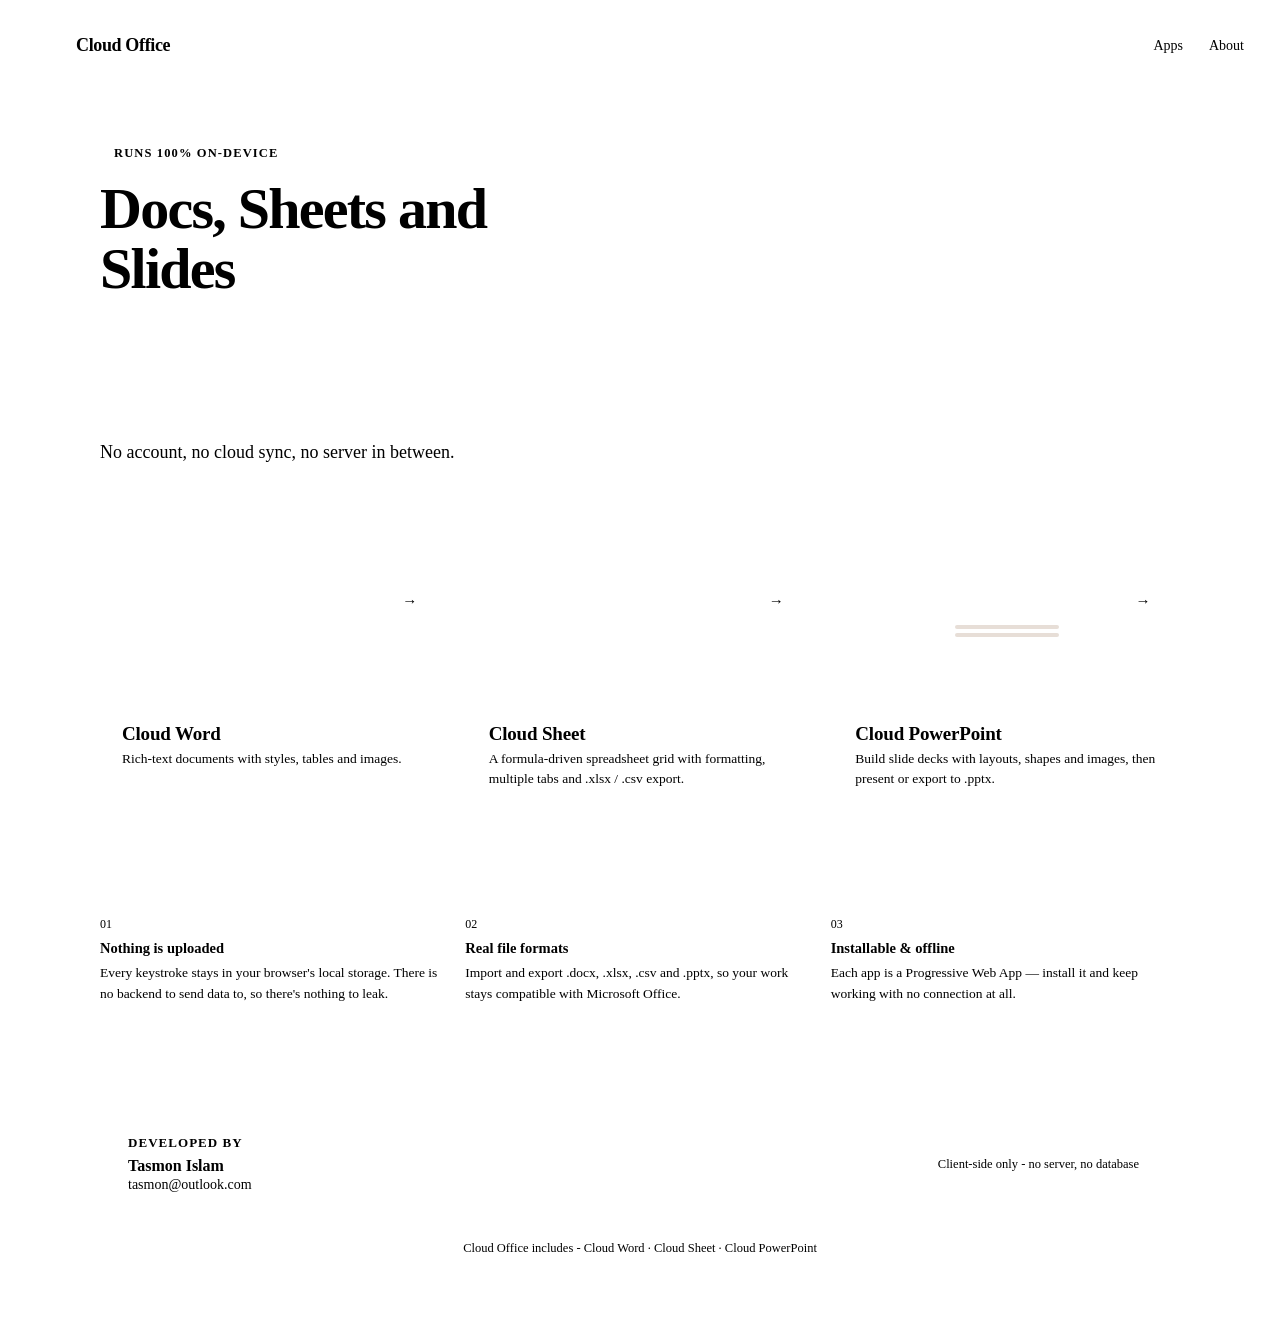
==== index.html @ 87bd1068 "Add files via upload" ====
<!doctype html>
<html lang="en">
<head>
<meta charset="utf-8" />
<meta name="viewport" content="width=device-width, initial-scale=1, viewport-fit=cover" />
<title>Cloud Office — Word, Sheet &amp; PowerPoint, private in your browser</title>
<meta name="description" content="Cloud Word, Cloud Sheet and Cloud PowerPoint — full document, spreadsheet and slide editors that run entirely in your browser. No account, no upload, no server." />
<meta name="theme-color" content="#14161f" />
<link rel="icon" href="icons/hub.svg" type="image/svg+xml" />
<link rel="stylesheet" href="shared/theme.css" />
<style>
  body{ overflow-x:hidden; }
  .wrap{ max-width:1080px; margin:0 auto; padding:0 28px; }

  /* ---------- top bar ---------- */
  header.top{
    display:flex; align-items:center; justify-content:space-between;
    padding:22px 28px;
  }
  .brand{ display:flex; align-items:center; gap:10px; font-weight:800; letter-spacing:-.02em; font-size:18px; }
  .brand .mark{
    width:30px;height:30px;border-radius:9px;
    background:linear-gradient(135deg,var(--word),var(--sheet) 50%,var(--slides));
    display:grid;place-items:center; color:#fff; font-size:15px;
  }
  .top nav a{ text-decoration:none; font-size:14px; color:var(--ink-soft); margin-left:22px; }
  .top nav a:hover{ color:var(--ink); }

  /* ---------- hero ---------- */
  .hero{ padding:64px 0 40px; }
  .eyebrow{
    font-size:12.5px; font-weight:700; letter-spacing:.09em; text-transform:uppercase;
    color:var(--ink-faint); display:flex; align-items:center; gap:8px; margin-bottom:18px;
  }
  .eyebrow .dot{ width:6px;height:6px;border-radius:50%; background:var(--sheet); }
  h1{
    font-size:clamp(34px, 5.4vw, 58px); line-height:1.03; letter-spacing:-.03em;
    margin:0 0 20px; font-weight:800; max-width:15ch;
  }
  h1 .gradient{
    background:linear-gradient(90deg,var(--word),var(--slides));
    -webkit-background-clip:text; background-clip:text; color:transparent;
  }
  .hero p.lead{ font-size:18px; line-height:1.6; color:var(--ink-soft); max-width:52ch; margin:0 0 6px; }

  /* ---------- app tiles ---------- */
  .tiles{ display:grid; grid-template-columns:repeat(3,1fr); gap:20px; margin:52px 0 8px; }
  @media (max-width:820px){ .tiles{ grid-template-columns:1fr; } }

  .tile{
    position:relative; display:block; text-decoration:none; color:var(--ink);
    background:var(--paper-raised); border:1px solid var(--line); border-radius:var(--radius-lg);
    padding:22px 22px 24px; box-shadow:var(--shadow-sm);
    transition:transform .18s ease, box-shadow .18s ease, border-color .18s ease;
  }
  .tile:hover{ transform:translateY(-4px); box-shadow:var(--shadow-md); border-color:var(--line-strong); }
  .tile .preview{
    height:118px; border-radius:var(--radius-md); margin-bottom:18px;
    display:flex; align-items:center; justify-content:center; overflow:hidden;
  }
  .tile h3{ margin:0 0 4px; font-size:19px; letter-spacing:-.01em; }
  .tile p{ margin:0; font-size:13.5px; color:var(--ink-soft); line-height:1.5; }
  .tile .go{
    position:absolute; top:22px; right:22px; width:30px; height:30px; border-radius:50%;
    display:grid; place-items:center; font-size:15px; border:1px solid var(--line);
    color:var(--ink-soft); transition:all .18s ease;
  }
  .tile:hover .go{ transform:translate(2px,-2px); }

  /* Word preview: document lines */
  .p-word{ background:var(--word-tint); }
  .p-word .doc{ width:70px; height:88px; background:#fff; border-radius:4px; box-shadow:var(--shadow-sm); padding:10px 9px; }
  .p-word .doc i{ display:block; height:5px; border-radius:3px; background:var(--word); opacity:.85; margin-bottom:6px; }
  .p-word .doc i:nth-child(1){ width:60%; opacity:1; height:6px; }
  .p-word .doc i:nth-child(2){ width:100%; }
  .p-word .doc i:nth-child(3){ width:92%; }
  .p-word .doc i:nth-child(4){ width:75%; }

  /* Sheet preview: grid */
  .p-sheet{ background:var(--sheet-tint); }
  .p-sheet .grid{ width:96px; height:72px; display:grid; grid-template-columns:repeat(4,1fr); grid-template-rows:repeat(4,1fr); gap:3px; }
  .p-sheet .grid span{ background:#fff; border-radius:2px; }
  .p-sheet .grid span.on{ background:var(--sheet); }

  /* Slides preview: frame */
  .p-slides{ background:var(--slides-tint); }
  .p-slides .frame{ width:104px; height:70px; background:#fff; border-radius:5px; box-shadow:var(--shadow-sm); position:relative; padding:9px; }
  .p-slides .frame b{ display:block; width:46%; height:7px; border-radius:2px; background:var(--slides); margin-bottom:7px; }
  .p-slides .frame i{ display:block; height:4px; border-radius:2px; background:#e7ded7; margin-bottom:4px; }
  .p-slides .frame i:last-child{ width:70%; }
  .p-slides .frame .dot{ position:absolute; right:9px; bottom:9px; width:16px; height:12px; border-radius:2px; background:var(--slides); opacity:.35; }

  /* ---------- feature strip ---------- */
  .strip{
    display:grid; grid-template-columns:repeat(3,1fr); gap:16px; margin:64px 0;
    padding-top:40px; border-top:1px solid var(--line);
  }
  @media (max-width:820px){ .strip{ grid-template-columns:1fr; } }
  .strip .item h4{ margin:0 0 6px; font-size:14.5px; }
  .strip .item p{ margin:0; font-size:13.5px; color:var(--ink-soft); line-height:1.55; }
  .strip .item .num{ font-family:var(--font-mono); font-size:12px; color:var(--ink-faint); margin-bottom:8px; display:block; }

  /* ---------- about / footer ---------- */
  footer{ border-top:1px solid var(--line); margin-top:20px; padding:40px 0 56px; }
  .about{
    background:var(--paper-raised); border:1px solid var(--line); border-radius:var(--radius-lg);
    padding:26px 28px; display:flex; align-items:center; justify-content:space-between; gap:20px; flex-wrap:wrap;
  }
  .about h4{ margin:0 0 6px; font-size:13px; text-transform:uppercase; letter-spacing:.08em; color:var(--ink-faint); }
  .about .who{ font-size:16px; font-weight:700; }
  .about .email{ font-size:14px; color:var(--word-ink); text-decoration:none; }
  .about .email:hover{ text-decoration:underline; }
  .about .badge{
    font-size:12.5px; color:var(--ink-soft); border:1px solid var(--line); border-radius:999px;
    padding:7px 13px; display:inline-flex; align-items:center; gap:6px;
  }
  .about .badge .dot{ width:6px;height:6px;border-radius:50%; background:var(--sheet); }
  .foot-note{ text-align:center; font-size:12.5px; color:var(--ink-faint); margin-top:22px; }
</style>
</head>
<body>

<header class="top">
  <div class="brand"><span class="mark">C</span> Cloud Office</div>
  <nav>
    <a href="#apps">Apps</a>
    <a href="#about">About</a>
  </nav>
</header>

<main class="wrap">
  <section class="hero">
    <div class="eyebrow"><span class="dot"></span>Runs 100% on-device</div>
    <h1>Docs, Sheets and Slides<br/><span class="gradient"> - your private OfficeSuite.</span></h1>
    <p class="lead">No account, no cloud sync, no server in between.</p>
  </section>

  <section class="tiles" id="apps">
    <a class="tile" href="word/index.html">
      <span class="go">→</span>
      <div class="preview p-word"><div class="doc"><i></i><i></i><i></i><i></i></div></div>
      <h3>Cloud Word</h3>
      <p>Rich-text documents with styles, tables and images.</p>
    </a>
    <a class="tile" href="sheet/index.html">
      <span class="go">→</span>
      <div class="preview p-sheet"><div class="grid">
        <span class="on"></span><span></span><span></span><span></span>
        <span></span><span class="on"></span><span></span><span class="on"></span>
        <span></span><span></span><span class="on"></span><span></span>
        <span class="on"></span><span></span><span></span><span></span>
      </div></div>
      <h3>Cloud Sheet</h3>
      <p>A formula-driven spreadsheet grid with formatting, multiple tabs and .xlsx / .csv export.</p>
    </a>
    <a class="tile" href="slides/index.html">
      <span class="go">→</span>
      <div class="preview p-slides"><div class="frame"><b></b><i></i><i></i><div class="dot"></div></div></div>
      <h3>Cloud PowerPoint</h3>
      <p>Build slide decks with layouts, shapes and images, then present or export to .pptx.</p>
    </a>
  </section>

  <section class="strip">
    <div class="item">
      <span class="num">01</span>
      <h4>Nothing is uploaded</h4>
      <p>Every keystroke stays in your browser's local storage. There is no backend to send data to, so there's nothing to leak.</p>
    </div>
    <div class="item">
      <span class="num">02</span>
      <h4>Real file formats</h4>
      <p>Import and export .docx, .xlsx, .csv and .pptx, so your work stays compatible with Microsoft Office.</p>
    </div>
    <div class="item">
      <span class="num">03</span>
      <h4>Installable &amp; offline</h4>
      <p>Each app is a Progressive Web App — install it and keep working with no connection at all.</p>
    </div>
  </section>
</main>

<footer>
  <div class="wrap">
    <div class="about" id="about">
      <div>
        <h4>Developed by</h4>
        <div class="who">Tasmon Islam</div>
        <a class="email" href="mailto:tasmon@outlook.com">tasmon@outlook.com</a>
      </div>
      <span class="badge"><span class="dot"></span>Client-side only - no server, no database</span>
    </div>
    <p class="foot-note">Cloud Office includes - Cloud Word · Cloud Sheet · Cloud PowerPoint</p>
  </div>
</footer>

</body>
</html>
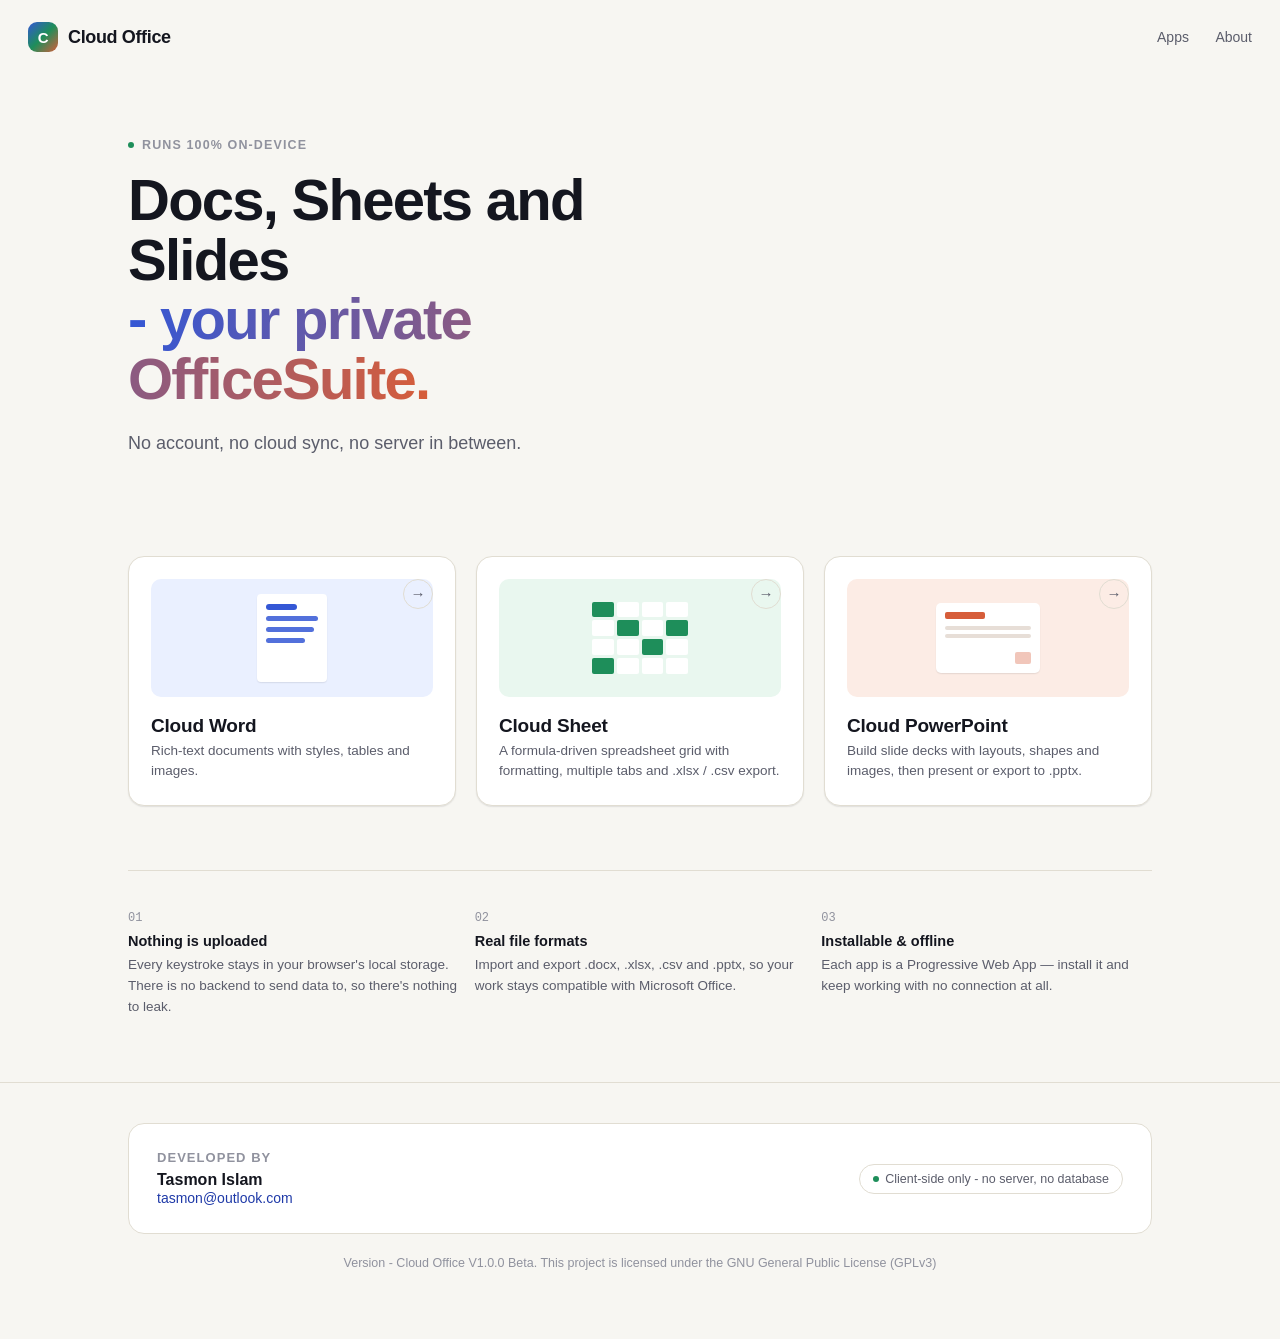
==== commit 4355d1df: "Update index.html" ====
--- a/index.html
+++ b/index.html
@@ -190,7 +190,7 @@
       </div>
       <span class="badge"><span class="dot"></span>Client-side only - no server, no database</span>
     </div>
-    <p class="foot-note">Cloud Office includes - Cloud Word · Cloud Sheet · Cloud PowerPoint</p>
+    <p class="foot-note">Version - Cloud Office V1.0.0 Beta. This project is licensed under the GNU General Public License (GPLv3)</p>
   </div>
 </footer>
 
--- a/shared/theme.css
+++ b/shared/theme.css
@@ -0,0 +1,69 @@
+/* ============================================================
+   Cloud Office — shared design tokens
+   ============================================================ */
+:root{
+  --ink:        #14161f;
+  --ink-soft:   #5b5d6b;
+  --ink-faint:  #90929e;
+  --paper:      #f7f6f2;
+  --paper-raised: #ffffff;
+  --line:       #e1ddd2;
+  --line-strong:#c9c4b6;
+
+  --word:       #3457d5;
+  --word-tint:  #eaf0ff;
+  --word-ink:   #1f3aa8;
+
+  --sheet:      #1e8e5a;
+  --sheet-tint: #e9f7ef;
+  --sheet-ink:  #146b43;
+
+  --slides:     #d65d3a;
+  --slides-tint:#fcece5;
+  --slides-ink: #a8452a;
+
+  --danger:     #c0392b;
+  --radius-sm:  6px;
+  --radius-md:  10px;
+  --radius-lg:  16px;
+  --shadow-sm:  0 1px 2px rgba(20,22,31,.06), 0 1px 1px rgba(20,22,31,.04);
+  --shadow-md:  0 6px 20px rgba(20,22,31,.10), 0 2px 6px rgba(20,22,31,.06);
+  --shadow-lg:  0 20px 50px rgba(20,22,31,.16), 0 6px 16px rgba(20,22,31,.08);
+
+  --font-ui: -apple-system, BlinkMacSystemFont, "Segoe UI", "Inter", "Helvetica Neue", Arial, sans-serif;
+  --font-mono: ui-monospace, "SF Mono", "Cascadia Code", "Roboto Mono", Menlo, Consolas, monospace;
+}
+
+*, *::before, *::after{ box-sizing:border-box; }
+html,body{ height:100%; }
+body{
+  margin:0;
+  font-family:var(--font-ui);
+  color:var(--ink);
+  background:var(--paper);
+  -webkit-font-smoothing:antialiased;
+}
+button, input, select, textarea{ font-family:inherit; color:inherit; }
+button{ cursor:pointer; }
+a{ color:inherit; }
+
+:focus-visible{
+  outline:2.5px solid var(--word);
+  outline-offset:2px;
+  border-radius:4px;
+}
+
+@media (prefers-reduced-motion: reduce){
+  *{ animation-duration:.001ms !important; transition-duration:.001ms !important; }
+}
+
+.visually-hidden{
+  position:absolute; width:1px; height:1px; overflow:hidden;
+  clip:rect(0 0 0 0); white-space:nowrap;
+}
+
+/* Scrollbar polish */
+::-webkit-scrollbar{ width:11px; height:11px; }
+::-webkit-scrollbar-track{ background:transparent; }
+::-webkit-scrollbar-thumb{ background:var(--line-strong); border-radius:20px; border:3px solid var(--paper); }
+::-webkit-scrollbar-thumb:hover{ background:var(--ink-faint); }
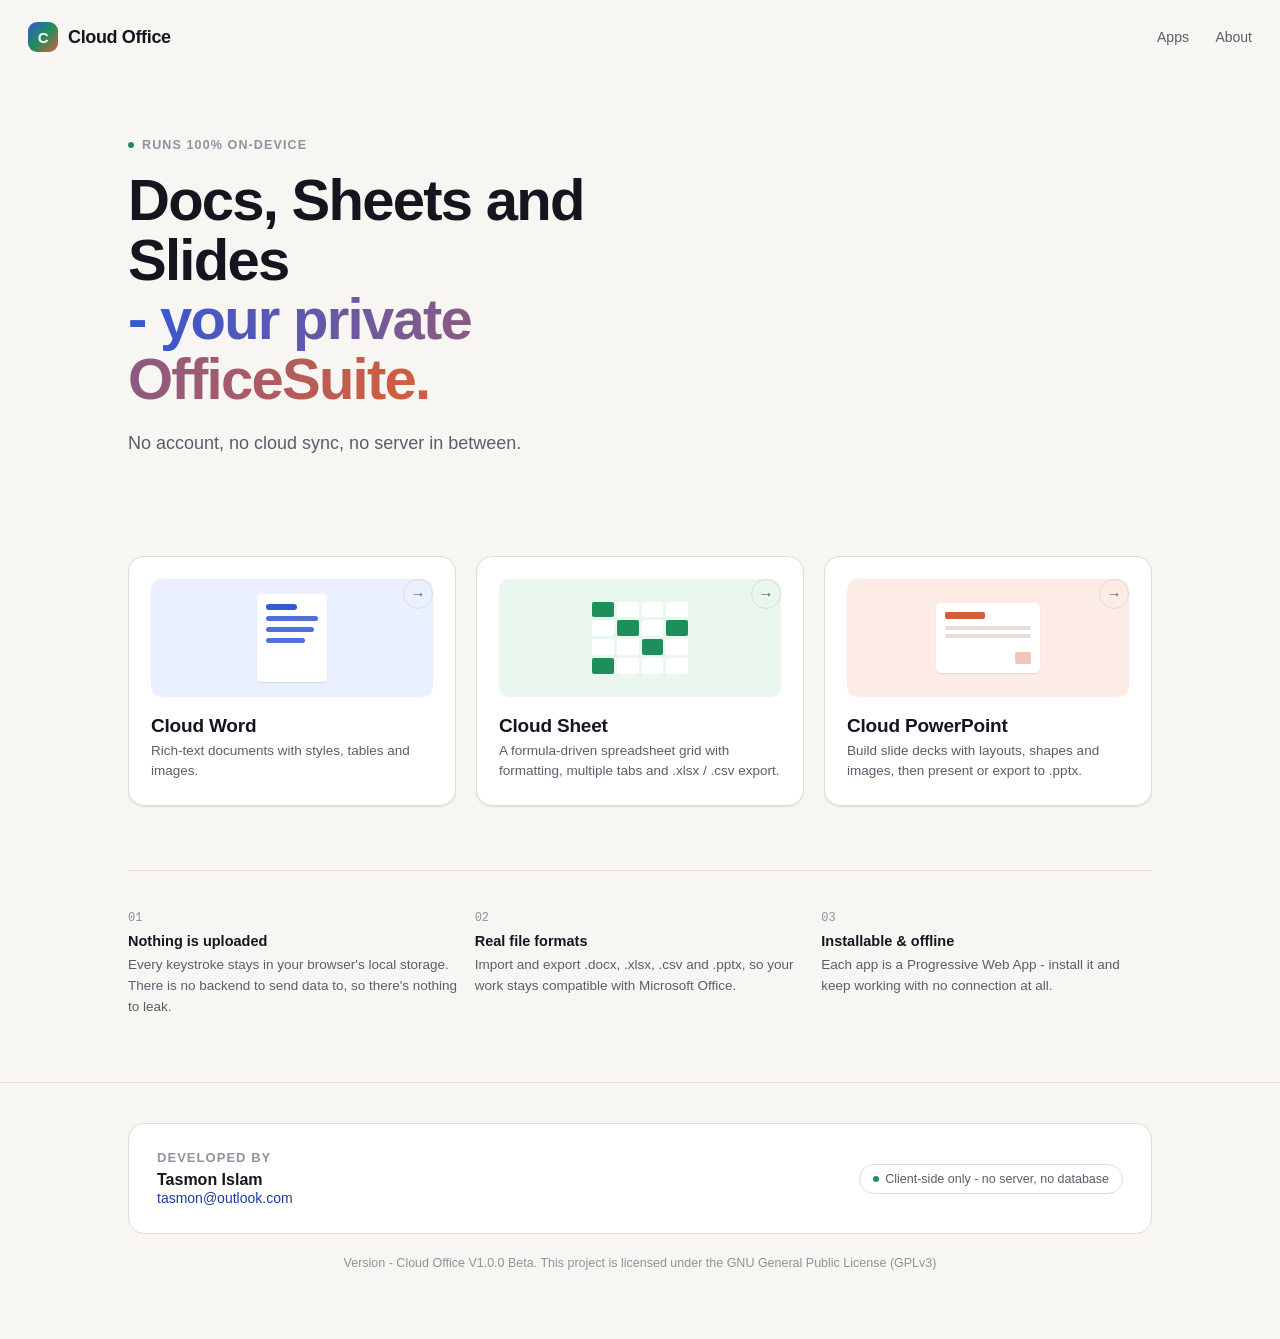
==== commit 12bf313e: "Update index.html" ====
--- a/index.html
+++ b/index.html
@@ -3,7 +3,7 @@
 <head>
 <meta charset="utf-8" />
 <meta name="viewport" content="width=device-width, initial-scale=1, viewport-fit=cover" />
-<title>Cloud Office — Word, Sheet &amp; PowerPoint, private in your browser</title>
+<title>Cloud Office - Word, Sheet &amp; PowerPoint</title>
 <meta name="description" content="Cloud Word, Cloud Sheet and Cloud PowerPoint — full document, spreadsheet and slide editors that run entirely in your browser. No account, no upload, no server." />
 <meta name="theme-color" content="#14161f" />
 <link rel="icon" href="icons/hub.svg" type="image/svg+xml" />
@@ -175,7 +175,7 @@
     <div class="item">
       <span class="num">03</span>
       <h4>Installable &amp; offline</h4>
-      <p>Each app is a Progressive Web App — install it and keep working with no connection at all.</p>
+      <p>Each app is a Progressive Web App - install it and keep working with no connection at all.</p>
     </div>
   </section>
 </main>
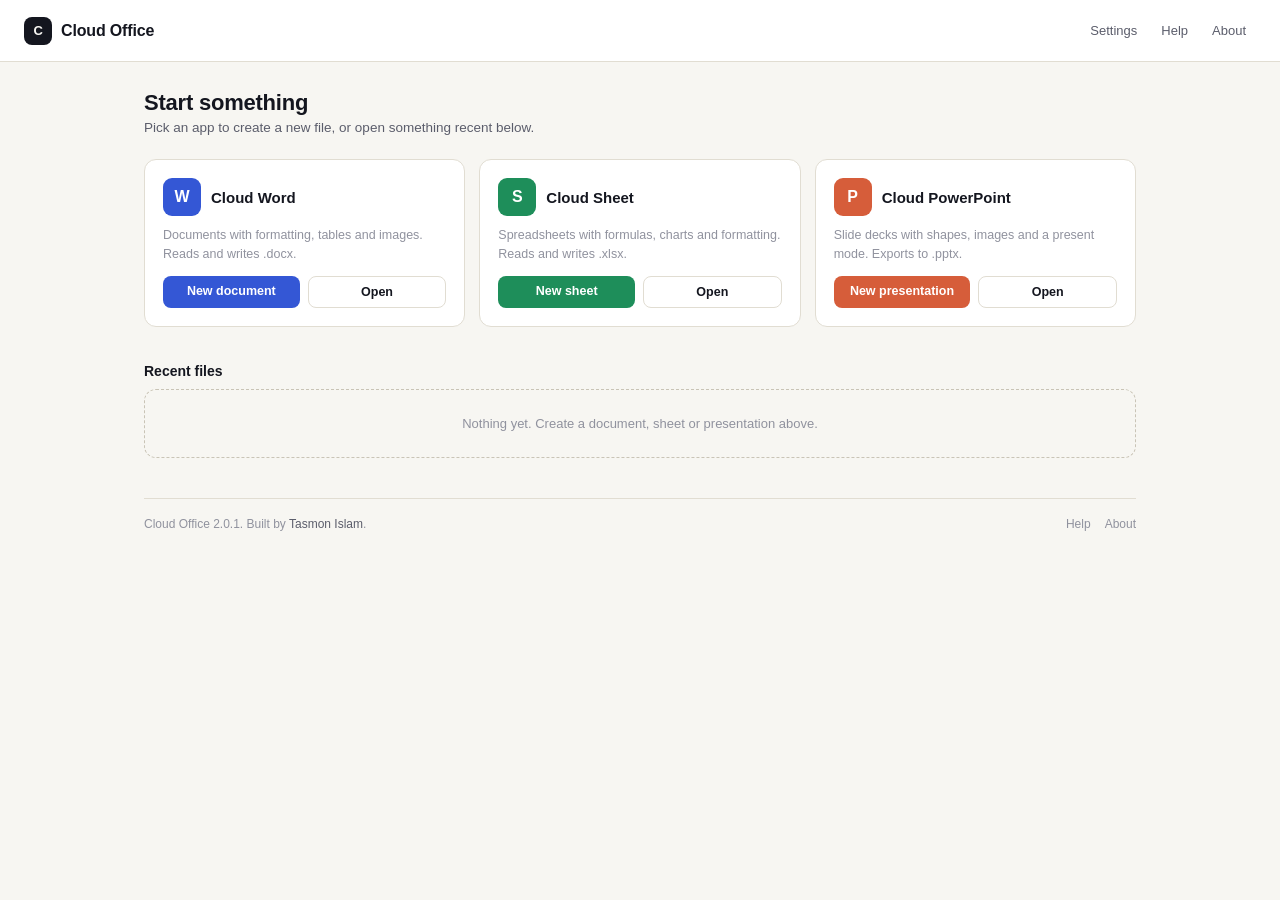
==== commit 05ebcb47: "Add files via upload" ====
--- a/index.html
+++ b/index.html
@@ -3,196 +3,211 @@
 <head>
 <meta charset="utf-8" />
 <meta name="viewport" content="width=device-width, initial-scale=1, viewport-fit=cover" />
-<title>Cloud Office - Word, Sheet &amp; PowerPoint</title>
-<meta name="description" content="Cloud Word, Cloud Sheet and Cloud PowerPoint — full document, spreadsheet and slide editors that run entirely in your browser. No account, no upload, no server." />
+<title>Cloud Office</title>
 <meta name="theme-color" content="#14161f" />
-<link rel="icon" href="icons/hub.svg" type="image/svg+xml" />
-<link rel="stylesheet" href="shared/theme.css" />
+<link rel="manifest" href="manifest.json" />
+<link rel="icon" href="icon-hub.svg" type="image/svg+xml" />
+<link rel="stylesheet" href="theme.css" />
+<link rel="stylesheet" href="common.css" />
 <style>
   body{ overflow-x:hidden; }
-  .wrap{ max-width:1080px; margin:0 auto; padding:0 28px; }
-
-  /* ---------- top bar ---------- */
+  .wrap{ max-width:1040px; margin:0 auto; padding:0 24px 60px; }
+
   header.top{
-    display:flex; align-items:center; justify-content:space-between;
-    padding:22px 28px;
-  }
-  .brand{ display:flex; align-items:center; gap:10px; font-weight:800; letter-spacing:-.02em; font-size:18px; }
-  .brand .mark{
-    width:30px;height:30px;border-radius:9px;
-    background:linear-gradient(135deg,var(--word),var(--sheet) 50%,var(--slides));
-    display:grid;place-items:center; color:#fff; font-size:15px;
-  }
-  .top nav a{ text-decoration:none; font-size:14px; color:var(--ink-soft); margin-left:22px; }
-  .top nav a:hover{ color:var(--ink); }
-
-  /* ---------- hero ---------- */
-  .hero{ padding:64px 0 40px; }
-  .eyebrow{
-    font-size:12.5px; font-weight:700; letter-spacing:.09em; text-transform:uppercase;
-    color:var(--ink-faint); display:flex; align-items:center; gap:8px; margin-bottom:18px;
-  }
-  .eyebrow .dot{ width:6px;height:6px;border-radius:50%; background:var(--sheet); }
-  h1{
-    font-size:clamp(34px, 5.4vw, 58px); line-height:1.03; letter-spacing:-.03em;
-    margin:0 0 20px; font-weight:800; max-width:15ch;
-  }
-  h1 .gradient{
-    background:linear-gradient(90deg,var(--word),var(--slides));
-    -webkit-background-clip:text; background-clip:text; color:transparent;
-  }
-  .hero p.lead{ font-size:18px; line-height:1.6; color:var(--ink-soft); max-width:52ch; margin:0 0 6px; }
-
-  /* ---------- app tiles ---------- */
-  .tiles{ display:grid; grid-template-columns:repeat(3,1fr); gap:20px; margin:52px 0 8px; }
-  @media (max-width:820px){ .tiles{ grid-template-columns:1fr; } }
-
-  .tile{
-    position:relative; display:block; text-decoration:none; color:var(--ink);
-    background:var(--paper-raised); border:1px solid var(--line); border-radius:var(--radius-lg);
-    padding:22px 22px 24px; box-shadow:var(--shadow-sm);
-    transition:transform .18s ease, box-shadow .18s ease, border-color .18s ease;
-  }
-  .tile:hover{ transform:translateY(-4px); box-shadow:var(--shadow-md); border-color:var(--line-strong); }
-  .tile .preview{
-    height:118px; border-radius:var(--radius-md); margin-bottom:18px;
-    display:flex; align-items:center; justify-content:center; overflow:hidden;
-  }
-  .tile h3{ margin:0 0 4px; font-size:19px; letter-spacing:-.01em; }
-  .tile p{ margin:0; font-size:13.5px; color:var(--ink-soft); line-height:1.5; }
-  .tile .go{
-    position:absolute; top:22px; right:22px; width:30px; height:30px; border-radius:50%;
-    display:grid; place-items:center; font-size:15px; border:1px solid var(--line);
-    color:var(--ink-soft); transition:all .18s ease;
-  }
-  .tile:hover .go{ transform:translate(2px,-2px); }
-
-  /* Word preview: document lines */
-  .p-word{ background:var(--word-tint); }
-  .p-word .doc{ width:70px; height:88px; background:#fff; border-radius:4px; box-shadow:var(--shadow-sm); padding:10px 9px; }
-  .p-word .doc i{ display:block; height:5px; border-radius:3px; background:var(--word); opacity:.85; margin-bottom:6px; }
-  .p-word .doc i:nth-child(1){ width:60%; opacity:1; height:6px; }
-  .p-word .doc i:nth-child(2){ width:100%; }
-  .p-word .doc i:nth-child(3){ width:92%; }
-  .p-word .doc i:nth-child(4){ width:75%; }
-
-  /* Sheet preview: grid */
-  .p-sheet{ background:var(--sheet-tint); }
-  .p-sheet .grid{ width:96px; height:72px; display:grid; grid-template-columns:repeat(4,1fr); grid-template-rows:repeat(4,1fr); gap:3px; }
-  .p-sheet .grid span{ background:#fff; border-radius:2px; }
-  .p-sheet .grid span.on{ background:var(--sheet); }
-
-  /* Slides preview: frame */
-  .p-slides{ background:var(--slides-tint); }
-  .p-slides .frame{ width:104px; height:70px; background:#fff; border-radius:5px; box-shadow:var(--shadow-sm); position:relative; padding:9px; }
-  .p-slides .frame b{ display:block; width:46%; height:7px; border-radius:2px; background:var(--slides); margin-bottom:7px; }
-  .p-slides .frame i{ display:block; height:4px; border-radius:2px; background:#e7ded7; margin-bottom:4px; }
-  .p-slides .frame i:last-child{ width:70%; }
-  .p-slides .frame .dot{ position:absolute; right:9px; bottom:9px; width:16px; height:12px; border-radius:2px; background:var(--slides); opacity:.35; }
-
-  /* ---------- feature strip ---------- */
-  .strip{
-    display:grid; grid-template-columns:repeat(3,1fr); gap:16px; margin:64px 0;
-    padding-top:40px; border-top:1px solid var(--line);
-  }
-  @media (max-width:820px){ .strip{ grid-template-columns:1fr; } }
-  .strip .item h4{ margin:0 0 6px; font-size:14.5px; }
-  .strip .item p{ margin:0; font-size:13.5px; color:var(--ink-soft); line-height:1.55; }
-  .strip .item .num{ font-family:var(--font-mono); font-size:12px; color:var(--ink-faint); margin-bottom:8px; display:block; }
-
-  /* ---------- about / footer ---------- */
-  footer{ border-top:1px solid var(--line); margin-top:20px; padding:40px 0 56px; }
-  .about{
-    background:var(--paper-raised); border:1px solid var(--line); border-radius:var(--radius-lg);
-    padding:26px 28px; display:flex; align-items:center; justify-content:space-between; gap:20px; flex-wrap:wrap;
-  }
-  .about h4{ margin:0 0 6px; font-size:13px; text-transform:uppercase; letter-spacing:.08em; color:var(--ink-faint); }
-  .about .who{ font-size:16px; font-weight:700; }
-  .about .email{ font-size:14px; color:var(--word-ink); text-decoration:none; }
-  .about .email:hover{ text-decoration:underline; }
-  .about .badge{
-    font-size:12.5px; color:var(--ink-soft); border:1px solid var(--line); border-radius:999px;
-    padding:7px 13px; display:inline-flex; align-items:center; gap:6px;
-  }
-  .about .badge .dot{ width:6px;height:6px;border-radius:50%; background:var(--sheet); }
-  .foot-note{ text-align:center; font-size:12.5px; color:var(--ink-faint); margin-top:22px; }
+    display:flex; align-items:center; justify-content:space-between; padding:16px 24px;
+    border-bottom:1px solid var(--line); background:var(--paper-raised);
+  }
+  .brand{ display:flex; align-items:center; gap:9px; font-weight:800; font-size:16px; letter-spacing:-.01em; }
+  .brand .mark{ width:28px; height:28px; border-radius:8px; background:var(--ink); color:var(--paper); display:grid; place-items:center; font-size:13px; }
+  .top-links{ display:flex; align-items:center; gap:4px; }
+  .top-links a, .top-links button{
+    font-size:13px; color:var(--ink-soft); text-decoration:none; padding:7px 10px; border-radius:7px; border:none; background:none;
+  }
+  .top-links a:hover, .top-links button:hover{ background:var(--paper); color:var(--ink); }
+
+  h1.page-title{ font-size:22px; margin:28px 0 4px; letter-spacing:-.01em; }
+  p.page-sub{ font-size:13.5px; color:var(--ink-soft); margin:0 0 24px; }
+
+  .apps{ display:grid; grid-template-columns:repeat(3,1fr); gap:14px; margin-bottom:36px; }
+  @media (max-width:760px){ .apps{ grid-template-columns:1fr; } }
+
+  .app-card{ background:var(--paper-raised); border:1px solid var(--line); border-radius:12px; padding:18px; display:flex; flex-direction:column; gap:10px; }
+  .app-card .top-row{ display:flex; align-items:center; gap:10px; }
+  .app-card .icon{ width:38px; height:38px; border-radius:9px; display:grid; place-items:center; color:#fff; font-weight:800; font-size:16px; flex-shrink:0; }
+  .app-card.word .icon{ background:var(--word); }
+  .app-card.sheet .icon{ background:var(--sheet); }
+  .app-card.slides .icon{ background:var(--slides); }
+  .app-card h3{ margin:0; font-size:15px; }
+  .app-card p{ margin:0; font-size:12.5px; color:var(--ink-faint); line-height:1.5; }
+  .app-card .actions{ display:flex; gap:8px; margin-top:2px; }
+  .app-card .actions a{ flex:1; text-align:center; text-decoration:none; padding:8px 10px; border-radius:8px; font-size:12.5px; font-weight:600; }
+  .app-card.word .actions a.primary{ background:var(--word); color:#fff; }
+  .app-card.sheet .actions a.primary{ background:var(--sheet); color:#fff; }
+  .app-card.slides .actions a.primary{ background:var(--slides); color:#fff; }
+  .app-card .actions a.secondary{ border:1px solid var(--line); color:var(--ink); }
+  .app-card .actions a.secondary:hover{ background:var(--paper); }
+
+  .recent-head{ display:flex; align-items:center; justify-content:space-between; margin-bottom:10px; }
+  .recent-head h2{ font-size:14px; margin:0; }
+  .recent-list{ display:flex; flex-direction:column; border:1px solid var(--line); border-radius:12px; overflow:hidden; background:var(--paper-raised); }
+  .recent-row{ display:flex; align-items:center; gap:12px; padding:11px 14px; text-decoration:none; color:var(--ink); border-bottom:1px solid var(--line); }
+  .recent-row:last-child{ border-bottom:none; }
+  .recent-row:hover{ background:var(--paper); }
+  .recent-row .tag{ width:26px; height:26px; border-radius:7px; display:grid; place-items:center; color:#fff; font-size:11px; font-weight:800; flex-shrink:0; }
+  .recent-row.type-word .tag{ background:var(--word); }
+  .recent-row.type-sheet .tag{ background:var(--sheet); }
+  .recent-row.type-slides .tag{ background:var(--slides); }
+  .recent-row .name{ flex:1; font-size:13px; font-weight:600; white-space:nowrap; overflow:hidden; text-overflow:ellipsis; }
+  .recent-row .when{ font-size:12px; color:var(--ink-faint); flex-shrink:0; }
+  .recent-row .del{ background:none; border:none; color:var(--ink-faint); font-size:12px; padding:4px; flex-shrink:0; }
+  .recent-row .del:hover{ color:var(--danger); }
+  .recent-empty{ border:1px dashed var(--line-strong); border-radius:12px; padding:26px; text-align:center; font-size:13px; color:var(--ink-faint); }
+
+  footer.hub-footer{ margin-top:40px; padding-top:18px; border-top:1px solid var(--line); display:flex; align-items:center; justify-content:space-between; flex-wrap:wrap; gap:10px; }
+  footer.hub-footer .credit{ font-size:12px; color:var(--ink-faint); }
+  footer.hub-footer .credit a{ color:var(--ink-soft); text-decoration:none; }
+  footer.hub-footer .credit a:hover{ text-decoration:underline; }
+  footer.hub-footer nav{ display:flex; gap:14px; }
+  footer.hub-footer nav a{ font-size:12px; color:var(--ink-faint); text-decoration:none; }
+  footer.hub-footer nav a:hover{ color:var(--ink); }
 </style>
 </head>
 <body>
 
 <header class="top">
-  <div class="brand"><span class="mark">C</span> Cloud Office</div>
-  <nav>
-    <a href="#apps">Apps</a>
-    <a href="#about">About</a>
-  </nav>
+  <div class="brand"><span class="mark">C</span>Cloud Office</div>
+  <div class="top-links">
+    <button id="btnSettings" type="button">Settings</button>
+    <a href="help.html">Help</a>
+    <a href="about.html">About</a>
+  </div>
 </header>
 
 <main class="wrap">
-  <section class="hero">
-    <div class="eyebrow"><span class="dot"></span>Runs 100% on-device</div>
-    <h1>Docs, Sheets and Slides<br/><span class="gradient"> - your private OfficeSuite.</span></h1>
-    <p class="lead">No account, no cloud sync, no server in between.</p>
-  </section>
-
-  <section class="tiles" id="apps">
-    <a class="tile" href="word/index.html">
-      <span class="go">→</span>
-      <div class="preview p-word"><div class="doc"><i></i><i></i><i></i><i></i></div></div>
-      <h3>Cloud Word</h3>
-      <p>Rich-text documents with styles, tables and images.</p>
-    </a>
-    <a class="tile" href="sheet/index.html">
-      <span class="go">→</span>
-      <div class="preview p-sheet"><div class="grid">
-        <span class="on"></span><span></span><span></span><span></span>
-        <span></span><span class="on"></span><span></span><span class="on"></span>
-        <span></span><span></span><span class="on"></span><span></span>
-        <span class="on"></span><span></span><span></span><span></span>
-      </div></div>
-      <h3>Cloud Sheet</h3>
-      <p>A formula-driven spreadsheet grid with formatting, multiple tabs and .xlsx / .csv export.</p>
-    </a>
-    <a class="tile" href="slides/index.html">
-      <span class="go">→</span>
-      <div class="preview p-slides"><div class="frame"><b></b><i></i><i></i><div class="dot"></div></div></div>
-      <h3>Cloud PowerPoint</h3>
-      <p>Build slide decks with layouts, shapes and images, then present or export to .pptx.</p>
-    </a>
-  </section>
-
-  <section class="strip">
-    <div class="item">
-      <span class="num">01</span>
-      <h4>Nothing is uploaded</h4>
-      <p>Every keystroke stays in your browser's local storage. There is no backend to send data to, so there's nothing to leak.</p>
-    </div>
-    <div class="item">
-      <span class="num">02</span>
-      <h4>Real file formats</h4>
-      <p>Import and export .docx, .xlsx, .csv and .pptx, so your work stays compatible with Microsoft Office.</p>
-    </div>
-    <div class="item">
-      <span class="num">03</span>
-      <h4>Installable &amp; offline</h4>
-      <p>Each app is a Progressive Web App - install it and keep working with no connection at all.</p>
-    </div>
-  </section>
+  <h1 class="page-title">Start something</h1>
+  <p class="page-sub">Pick an app to create a new file, or open something recent below.</p>
+
+  <div class="apps">
+    <div class="app-card word">
+      <div class="top-row"><span class="icon">W</span><h3>Cloud Word</h3></div>
+      <p>Documents with formatting, tables and images. Reads and writes .docx.</p>
+      <div class="actions">
+        <a class="primary" href="word.html?new=1">New document</a>
+        <a class="secondary" href="word.html">Open</a>
+      </div>
+    </div>
+    <div class="app-card sheet">
+      <div class="top-row"><span class="icon">S</span><h3>Cloud Sheet</h3></div>
+      <p>Spreadsheets with formulas, charts and formatting. Reads and writes .xlsx.</p>
+      <div class="actions">
+        <a class="primary" href="sheet.html?new=1">New sheet</a>
+        <a class="secondary" href="sheet.html">Open</a>
+      </div>
+    </div>
+    <div class="app-card slides">
+      <div class="top-row"><span class="icon">P</span><h3>Cloud PowerPoint</h3></div>
+      <p>Slide decks with shapes, images and a present mode. Exports to .pptx.</p>
+      <div class="actions">
+        <a class="primary" href="slides.html?new=1">New presentation</a>
+        <a class="secondary" href="slides.html">Open</a>
+      </div>
+    </div>
+  </div>
+
+  <div class="recent-head"><h2>Recent files</h2></div>
+  <div id="recentWrap"></div>
+
+  <footer class="hub-footer">
+    <span class="credit">Cloud Office 2.0.1. Built by <a href="mailto:tasmon@outlook.com">Tasmon Islam</a>.</span>
+    <nav><a href="help.html">Help</a><a href="about.html">About</a></nav>
+  </footer>
 </main>
 
-<footer>
-  <div class="wrap">
-    <div class="about" id="about">
-      <div>
-        <h4>Developed by</h4>
-        <div class="who">Tasmon Islam</div>
-        <a class="email" href="mailto:tasmon@outlook.com">tasmon@outlook.com</a>
-      </div>
-      <span class="badge"><span class="dot"></span>Client-side only - no server, no database</span>
-    </div>
-    <p class="foot-note">Version - Cloud Office V1.0.0 Beta. This project is licensed under the GNU General Public License (GPLv3)</p>
+<div class="modal-backdrop" id="settingsModal" hidden>
+  <div class="modal-box">
+    <div class="modal-head"><h2>Settings</h2><button class="icon-btn" onclick="CloudCommon.closeModal('settingsModal')">✕</button></div>
+    <div class="modal-body">
+      <div class="setting-row">
+        <div><div class="label">Theme</div><div class="desc">Applies across Word, Sheet and PowerPoint.</div></div>
+        <div class="theme-choices">
+          <button data-theme-choice="light">Light</button>
+          <button data-theme-choice="dark">Dark</button>
+          <button data-theme-choice="system">System</button>
+        </div>
+      </div>
+      <div class="setting-row">
+        <div><div class="label">Storage</div><div class="desc">Everything is saved in this browser only. Nothing is uploaded.</div></div>
+      </div>
+    </div>
   </div>
-</footer>
-
+</div>
+
+<script src="db.js"></script>
+<script src="common.js"></script>
+<script>
+CloudCommon.initTheme();
+CloudCommon.initModalDismiss();
+document.getElementById('btnSettings').addEventListener('click', () => CloudCommon.openModal('settingsModal'));
+
+const SOURCES = [
+  { app: 'word', label: 'Cloud Word', dbName: 'cloud-word', store: 'documents', page: 'word.html' },
+  { app: 'sheet', label: 'Cloud Sheet', dbName: 'cloud-sheet', store: 'workbooks', page: 'sheet.html' },
+  { app: 'slides', label: 'Cloud PowerPoint', dbName: 'cloud-slides', store: 'decks', page: 'slides.html' },
+];
+
+function formatWhen(ts) {
+  const d = new Date(ts);
+  const now = new Date();
+  const sameDay = d.toDateString() === now.toDateString();
+  const time = d.toLocaleTimeString([], { hour: '2-digit', minute: '2-digit' });
+  return sameDay ? `Today, ${time}` : d.toLocaleDateString([], { month: 'short', day: 'numeric' }) + `, ${time}`;
+}
+
+async function loadRecent() {
+  const wrap = document.getElementById('recentWrap');
+  let all = [];
+  for (const src of SOURCES) {
+    try {
+      const db = new CloudDB(src.dbName, src.store);
+      const items = await db.getAll();
+      items.forEach(it => all.push({ ...src, id: it.id, title: it.title || 'Untitled', updatedAt: it.updatedAt || 0 }));
+    } catch (e) { /* store not created yet - fine */ }
+  }
+  all.sort((a, b) => b.updatedAt - a.updatedAt);
+  all = all.slice(0, 10);
+
+  if (all.length === 0) {
+    wrap.innerHTML = '<div class="recent-empty">Nothing yet. Create a document, sheet or presentation above.</div>';
+    return;
+  }
+
+  const list = document.createElement('div');
+  list.className = 'recent-list';
+  all.forEach(item => {
+    const row = document.createElement('a');
+    row.className = 'recent-row type-' + item.app;
+    row.href = `${item.page}?doc=${encodeURIComponent(item.id)}`;
+    row.innerHTML = `
+      <span class="tag">${item.app === 'word' ? 'W' : item.app === 'sheet' ? 'S' : 'P'}</span>
+      <span class="name"></span>
+      <span class="when"></span>
+      <button class="del" title="Delete" type="button">Delete</button>
+    `;
+    row.querySelector('.name').textContent = item.title;
+    row.querySelector('.when').textContent = formatWhen(item.updatedAt);
+    row.querySelector('.del').addEventListener('click', async (e) => {
+      e.preventDefault(); e.stopPropagation();
+      if (!confirm(`Delete "${item.title}"? This can't be undone.`)) return;
+      const db = new CloudDB(item.dbName, item.store);
+      await db.delete(item.id);
+      loadRecent();
+    });
+    list.appendChild(row);
+  });
+  wrap.innerHTML = '';
+  wrap.appendChild(list);
+}
+loadRecent();
+</script>
 </body>
 </html>
--- a/theme.css
+++ b/theme.css
@@ -0,0 +1,89 @@
+/* Cloud Office 2.0.1 - shared tokens */
+:root{
+  --ink:        #14161f;
+  --ink-soft:   #5b5d6b;
+  --ink-faint:  #90929e;
+  --paper:      #f7f6f2;
+  --paper-raised: #ffffff;
+  --line:       #e1ddd2;
+  --line-strong:#c9c4b6;
+
+  --word:       #3457d5;
+  --word-tint:  #eaf0ff;
+  --word-ink:   #1f3aa8;
+
+  --sheet:      #1e8e5a;
+  --sheet-tint: #e9f7ef;
+  --sheet-ink:  #146b43;
+
+  --slides:     #d65d3a;
+  --slides-tint:#fcece5;
+  --slides-ink: #a8452a;
+
+  --danger:     #c0392b;
+  --radius-sm:  6px;
+  --radius-md:  10px;
+  --radius-lg:  16px;
+  --shadow-sm:  0 1px 2px rgba(20,22,31,.06), 0 1px 1px rgba(20,22,31,.04);
+  --shadow-md:  0 6px 20px rgba(20,22,31,.10), 0 2px 6px rgba(20,22,31,.06);
+  --shadow-lg:  0 20px 50px rgba(20,22,31,.16), 0 6px 16px rgba(20,22,31,.08);
+
+  --font-ui: -apple-system, BlinkMacSystemFont, "Segoe UI", Arial, sans-serif;
+  --font-mono: ui-monospace, "SF Mono", "Cascadia Code", "Roboto Mono", Menlo, Consolas, monospace;
+}
+
+html[data-theme="dark"]{
+  --ink:        #eceef4;
+  --ink-soft:   #b3b6c4;
+  --ink-faint:  #7d7f8c;
+  --paper:      #14151b;
+  --paper-raised: #1d1f27;
+  --line:       #30323d;
+  --line-strong:#464956;
+
+  --word-tint:  #1c2540;
+  --sheet-tint: #142c22;
+  --slides-tint:#3a2318;
+
+  --shadow-sm:  0 1px 2px rgba(0,0,0,.35);
+  --shadow-md:  0 6px 20px rgba(0,0,0,.45);
+  --shadow-lg:  0 20px 50px rgba(0,0,0,.55);
+}
+
+*, *::before, *::after{ box-sizing:border-box; }
+html,body{ height:100%; }
+body{
+  margin:0;
+  font-family:var(--font-ui);
+  color:var(--ink);
+  background:var(--paper);
+  -webkit-font-smoothing:antialiased;
+}
+button, input, select, textarea{ font-family:inherit; color:inherit; }
+button{ cursor:pointer; }
+a{ color:inherit; }
+
+/* The single most common cause of a control that "won't close": some component
+   stylesheet sets display on the same element the hidden attribute targets.
+   This rule keeps [hidden] authoritative everywhere in the suite. */
+[hidden]{ display:none !important; }
+
+:focus-visible{
+  outline:2.5px solid var(--word);
+  outline-offset:2px;
+  border-radius:4px;
+}
+
+@media (prefers-reduced-motion: reduce){
+  *{ animation-duration:.001ms !important; transition-duration:.001ms !important; }
+}
+
+.visually-hidden{
+  position:absolute; width:1px; height:1px; overflow:hidden;
+  clip:rect(0 0 0 0); white-space:nowrap;
+}
+
+::-webkit-scrollbar{ width:11px; height:11px; }
+::-webkit-scrollbar-track{ background:transparent; }
+::-webkit-scrollbar-thumb{ background:var(--line-strong); border-radius:20px; border:3px solid var(--paper); }
+::-webkit-scrollbar-thumb:hover{ background:var(--ink-faint); }
--- a/common.css
+++ b/common.css
@@ -0,0 +1,126 @@
+/* Cloud Office 2.0.1 - shared app chrome (menu bar, dropdowns, modals, doc sidebar) */
+
+/* ---------- top identity bar ---------- */
+.appbar{
+  display:flex; align-items:center; justify-content:space-between;
+  padding:8px 14px; border-bottom:1px solid var(--line); background:var(--paper-raised); gap:12px; flex-wrap:wrap;
+}
+.appbar-left, .appbar-right{ display:flex; align-items:center; gap:6px; }
+.hub-link{ text-decoration:none; display:flex; }
+.hub-link .mark{
+  width:28px; height:28px; border-radius:8px; background:var(--ink); color:var(--paper);
+  display:grid; place-items:center; font-weight:800; font-size:13px;
+}
+.app-name{ font-weight:700; font-size:14.5px; letter-spacing:-.01em; margin-right:2px; }
+.doc-title{
+  border:1px solid transparent; background:transparent; font-size:14.5px; font-weight:600;
+  padding:6px 8px; border-radius:7px; min-width:140px; max-width:320px;
+}
+.doc-title:hover, .doc-title:focus{ border-color:var(--line); background:var(--paper); }
+
+.icon-btn{
+  width:32px; height:32px; border-radius:8px; border:1px solid transparent; background:transparent;
+  font-size:15px; color:var(--ink-soft); display:grid; place-items:center;
+}
+.icon-btn:hover{ background:var(--accent-tint,var(--word-tint)); color:var(--ink); }
+
+.save-status{ font-size:12px; color:var(--ink-faint); margin-right:4px; white-space:nowrap; }
+
+.btn{
+  border:1px solid var(--line); background:var(--paper-raised); padding:7px 13px;
+  border-radius:8px; font-size:13.5px; font-weight:600;
+}
+.btn.small{ padding:6px 9px; font-size:12px; }
+.btn.ghost:hover{ background:var(--accent-tint,var(--word-tint)); border-color:var(--accent,var(--word)); }
+.btn.primary{ background:var(--accent,var(--word)); border-color:var(--accent,var(--word)); color:#fff; }
+.btn.primary:hover{ filter:brightness(0.92); }
+.file-btn{ display:inline-flex; align-items:center; }
+
+/* ---------- menu bar (File / Edit / Insert ...) ---------- */
+.menubar{
+  display:flex; align-items:center; gap:2px; padding:4px 10px; background:var(--paper-raised);
+  border-bottom:1px solid var(--line); position:relative; z-index:50; flex-wrap:wrap;
+}
+.menubar-item{
+  position:relative; padding:6px 10px; border-radius:6px; font-size:13px; font-weight:500;
+  background:none; border:none; color:var(--ink);
+}
+.menubar-item:hover, .menubar-item.open{ background:var(--accent-tint,var(--word-tint)); }
+.menubar-dropdown{
+  position:absolute; top:calc(100% + 4px); left:0; min-width:230px; background:var(--paper-raised);
+  border:1px solid var(--line); border-radius:10px; box-shadow:var(--shadow-md); padding:6px; display:none;
+  flex-direction:column; max-height:70vh; overflow-y:auto;
+}
+.menubar-dropdown.open{ display:flex; }
+.menubar-dropdown button{
+  display:flex; align-items:center; justify-content:space-between; gap:16px; text-align:left;
+  background:none; border:none; padding:8px 10px; border-radius:6px; font-size:13px; color:var(--ink);
+  width:100%;
+}
+.menubar-dropdown button:hover:not(:disabled){ background:var(--accent-tint,var(--word-tint)); }
+.menubar-dropdown button:disabled{ opacity:.4; cursor:default; }
+.menubar-dropdown button .shortcut{ font-size:11px; color:var(--ink-faint); font-family:var(--font-mono); }
+.menubar-dropdown .menu-sep{ height:1px; background:var(--line); margin:5px 2px; border:none; }
+.menubar-dropdown .menu-label{ font-size:11px; text-transform:uppercase; letter-spacing:.05em; color:var(--ink-faint); padding:6px 10px 2px; }
+.menubar-dropdown button.checked::before{ content:'✓ '; color:var(--accent,var(--word)); }
+.menubar-dropdown button:not(.checked)::before{ content:''; }
+
+/* ---------- generic toolbar row (icon buttons under the menu bar) ---------- */
+.toolbar{ display:flex; align-items:center; gap:6px; flex-wrap:wrap; padding:7px 14px; background:var(--paper); border-bottom:1px solid var(--line); }
+.tgroup{ display:flex; align-items:center; gap:4px; }
+.tsep{ width:1px; height:22px; background:var(--line); margin:0 4px; }
+.tbtn{ min-width:30px; height:30px; padding:0 8px; border-radius:7px; border:1px solid transparent; background:transparent; font-size:13.5px; color:var(--ink); display:inline-flex; align-items:center; justify-content:center; }
+.tbtn.wide{ padding:0 10px; font-size:12.5px; font-weight:600; }
+.tbtn:hover{ background:var(--accent-tint,var(--word-tint)); }
+.tbtn.active{ background:var(--accent,var(--word)); color:#fff; }
+.color-btn{ position:relative; overflow:hidden; }
+.color-btn input{ position:absolute; inset:0; opacity:0; cursor:pointer; }
+.toolbar select{ height:30px; border-radius:7px; border:1px solid var(--line); background:var(--paper-raised); color:var(--ink); font-size:12.5px; padding:0 6px; }
+
+/* ---------- document sidebar (used by all three apps for multi-doc support) ---------- */
+.sidebar{
+  width:230px; border-right:1px solid var(--line); background:var(--paper-raised);
+  padding:14px; overflow-y:auto; flex-shrink:0; transition:margin-left .18s ease;
+}
+.sidebar.collapsed{ margin-left:-230px; }
+.new-doc-btn{
+  width:100%; padding:10px; border-radius:9px; border:1.5px dashed var(--line-strong);
+  background:transparent; font-size:13.5px; font-weight:600; color:var(--ink-soft); margin-bottom:12px;
+}
+.new-doc-btn:hover{ border-color:var(--accent,var(--word)); color:var(--ink); background:var(--accent-tint,var(--word-tint)); }
+.sidebar-label{ font-size:11px; text-transform:uppercase; letter-spacing:.06em; color:var(--ink-faint); margin:2px 0 8px; }
+.doc-list{ display:flex; flex-direction:column; gap:5px; }
+.doc-item{ padding:9px 10px; border-radius:8px; cursor:pointer; border:1px solid transparent; display:flex; flex-direction:column; gap:2px; }
+.doc-item:hover{ background:var(--paper); }
+.doc-item.active{ background:var(--accent-tint,var(--word-tint)); border-color:var(--accent,var(--word)); }
+.doc-item .name{ font-size:13px; font-weight:600; white-space:nowrap; overflow:hidden; text-overflow:ellipsis; }
+.doc-item .meta{ font-size:11px; color:var(--ink-faint); display:flex; justify-content:space-between; }
+.doc-item .del{ opacity:0; background:none; border:none; color:var(--danger); font-size:12px; padding:0 3px; }
+.doc-item:hover .del{ opacity:1; }
+
+/* ---------- generic modal (settings / about / find-replace popovers etc) ---------- */
+.modal-backdrop{ position:fixed; inset:0; background:rgba(10,11,16,.5); z-index:200; display:flex; align-items:center; justify-content:center; padding:20px; }
+.modal-box{ background:var(--paper-raised); border-radius:14px; box-shadow:var(--shadow-lg); width:min(520px,100%); max-height:85vh; overflow-y:auto; }
+.modal-head{ display:flex; align-items:center; justify-content:space-between; padding:16px 20px; border-bottom:1px solid var(--line); }
+.modal-head h2{ margin:0; font-size:16px; }
+.modal-body{ padding:18px 20px; }
+.modal-body p{ font-size:13.5px; line-height:1.6; color:var(--ink-soft); margin:0 0 12px; }
+.modal-foot{ display:flex; justify-content:flex-end; gap:8px; padding:14px 20px; border-top:1px solid var(--line); }
+
+.setting-row{ display:flex; align-items:center; justify-content:space-between; padding:10px 0; border-bottom:1px solid var(--line); }
+.setting-row:last-child{ border-bottom:none; }
+.setting-row .label{ font-size:13.5px; font-weight:600; }
+.setting-row .desc{ font-size:12px; color:var(--ink-faint); margin-top:2px; }
+.theme-choices{ display:flex; gap:6px; }
+.theme-choices button{
+  border:1px solid var(--line); background:var(--paper); padding:6px 12px; border-radius:7px; font-size:12.5px; font-weight:600; color:var(--ink);
+}
+.theme-choices button.active{ border-color:var(--accent,var(--word)); background:var(--accent-tint,var(--word-tint)); color:var(--ink); }
+
+/* ---------- find bar ---------- */
+.find-bar{ display:flex; align-items:center; gap:8px; padding:8px 14px; border-bottom:1px solid var(--line); background:var(--paper-raised); }
+.find-bar input{ border:1px solid var(--line); border-radius:7px; padding:6px 10px; font-size:13px; width:160px; background:var(--paper-raised); color:var(--ink); }
+.find-count{ font-size:12px; color:var(--ink-faint); }
+
+.statusbar{ border-top:1px solid var(--line); background:var(--paper-raised); padding:7px 16px; font-size:12px; color:var(--ink-faint); display:flex; gap:8px; flex-wrap:wrap; }
+.statusbar .sep{ opacity:.5; }
